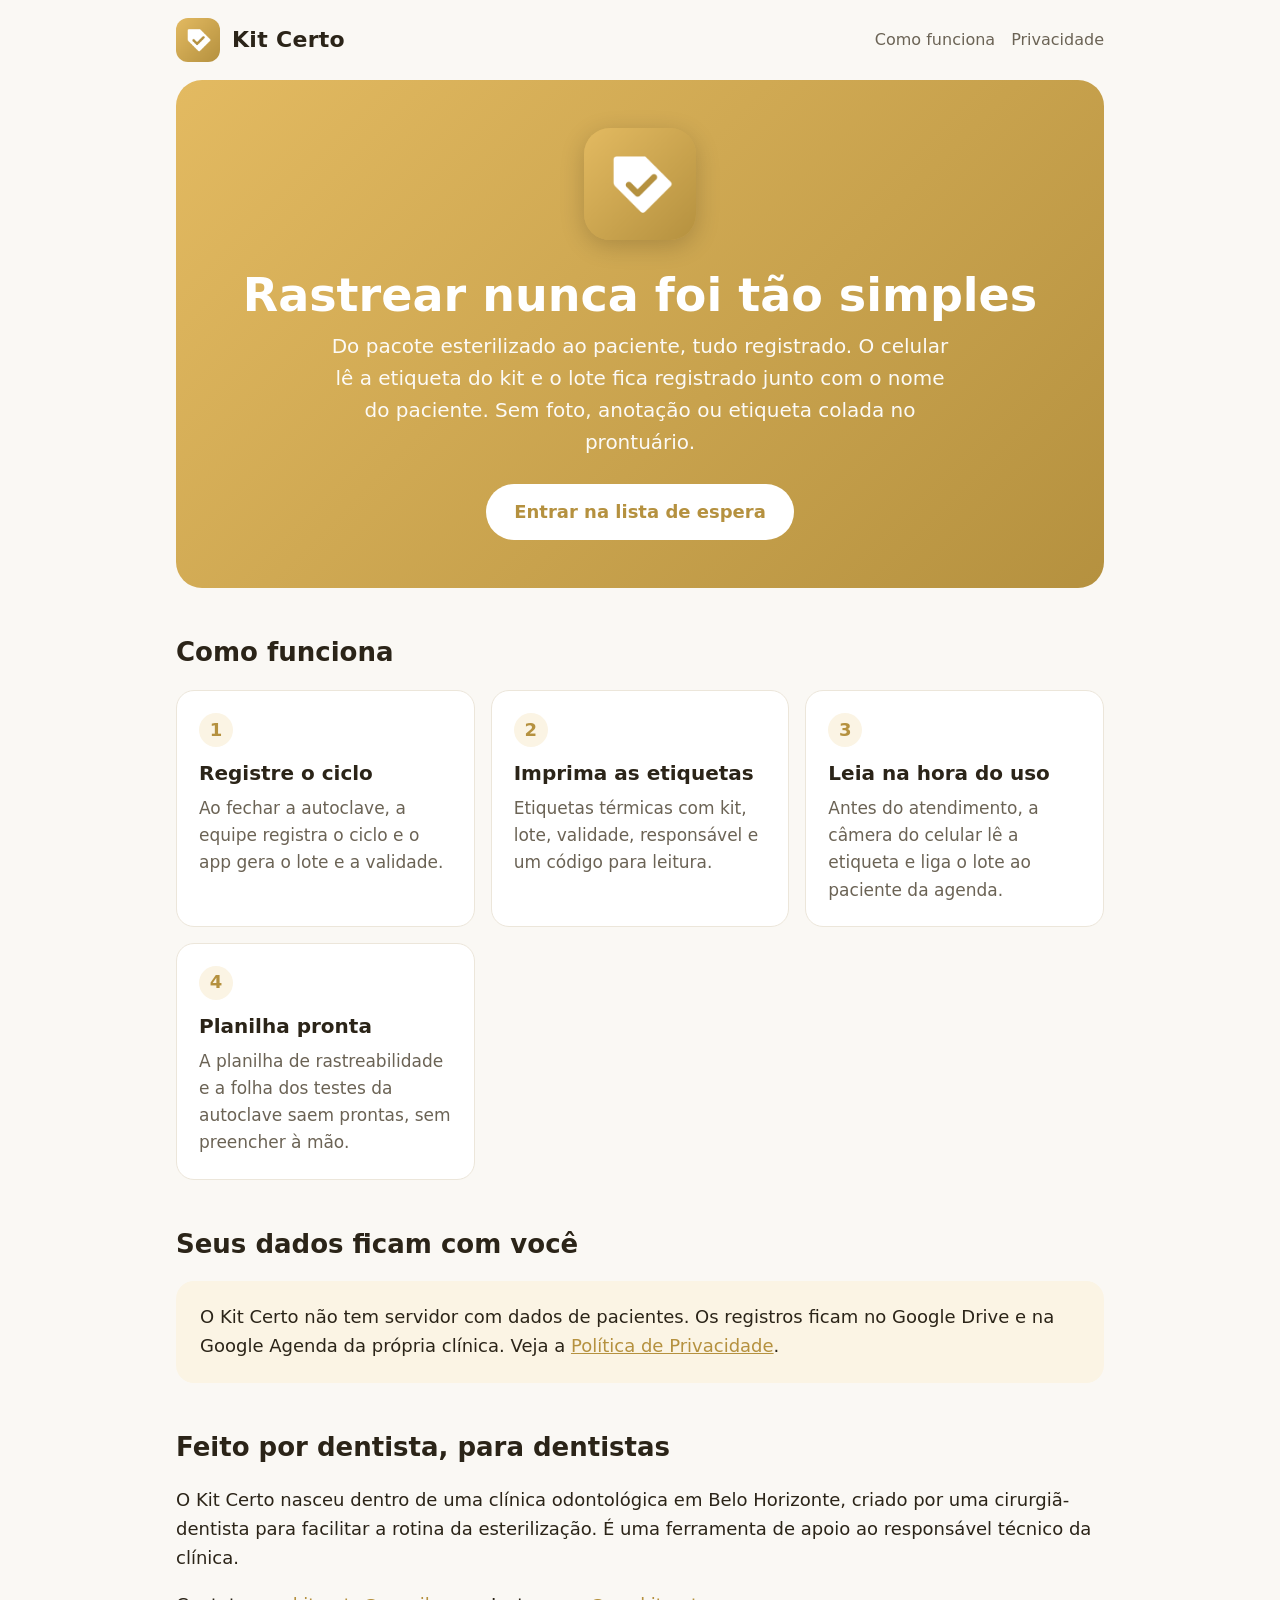
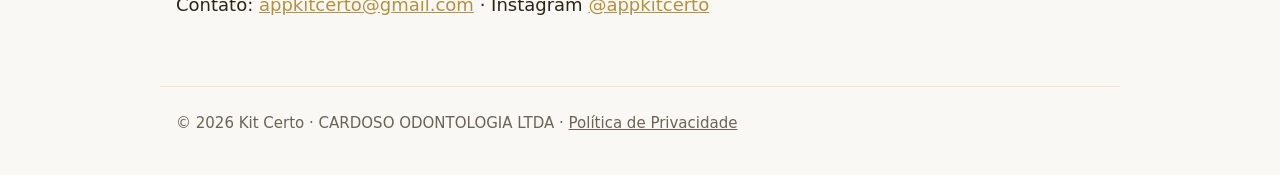
==== index.html @ 5d416fab "Texto mais claro na abertura do site Co-Authored-By: Claude Opus 5.5 <noreply@anthropic.com> Claude-" ====
<!doctype html>
<html lang="pt-BR">
<head>
  <meta charset="utf-8">
  <meta name="viewport" content="width=device-width, initial-scale=1">
  <title>Kit Certo</title>
  <meta name="description" content="Kit Certo: rastreabilidade dos kits esterilizados no consultório odontológico, do ciclo da autoclave ao paciente.">
  <link rel="icon" href="favicon.png">
  <link rel="stylesheet" href="estilo.css">
</head>
<body>
  <header class="topo">
    <img src="icone.png" alt="">
    <a class="marca" href="index.html">Kit Certo</a>
    <nav><a href="#como-funciona">Como funciona</a><a href="privacidade.html">Privacidade</a></nav>
  </header>

  <main>
    <section class="hero">
      <img src="icone.png" alt="Ícone do Kit Certo">
      <h1>Rastrear nunca foi tão simples</h1>
      <p>Do pacote esterilizado ao paciente, tudo registrado. O celular lê a etiqueta do kit e o lote fica registrado junto com o nome do paciente. Sem foto, anotação ou etiqueta colada no prontuário.</p>
      <a class="botao" href="https://tally.so/r/J1qo9o">Entrar na lista de espera</a>
    </section>

    <h2 id="como-funciona">Como funciona</h2>
    <div class="grade">
      <div class="cartao"><div class="num">1</div><h3>Registre o ciclo</h3><p>Ao fechar a autoclave, a equipe registra o ciclo e o app gera o lote e a validade.</p></div>
      <div class="cartao"><div class="num">2</div><h3>Imprima as etiquetas</h3><p>Etiquetas térmicas com kit, lote, validade, responsável e um código para leitura.</p></div>
      <div class="cartao"><div class="num">3</div><h3>Leia na hora do uso</h3><p>Antes do atendimento, a câmera do celular lê a etiqueta e liga o lote ao paciente da agenda.</p></div>
      <div class="cartao"><div class="num">4</div><h3>Planilha pronta</h3><p>A planilha de rastreabilidade e a folha dos testes da autoclave saem prontas, sem preencher à mão.</p></div>
    </div>

    <h2>Seus dados ficam com você</h2>
    <div class="destaque">
      <p style="margin:0">O Kit Certo não tem servidor com dados de pacientes. Os registros ficam no Google Drive e na Google Agenda da própria clínica. Veja a <a href="privacidade.html">Política de Privacidade</a>.</p>
    </div>

    <h2>Feito por dentista, para dentistas</h2>
    <p>O Kit Certo nasceu dentro de uma clínica odontológica em Belo Horizonte, criado por uma cirurgiã-dentista para facilitar a rotina da esterilização. É uma ferramenta de apoio ao responsável técnico da clínica.</p>
    <p>Contato: <a href="mailto:appkitcerto@gmail.com">appkitcerto@gmail.com</a> · Instagram <a href="https://instagram.com/appkitcerto">@appkitcerto</a></p>
  </main>

  <footer>
    © 2026 Kit Certo · CARDOSO ODONTOLOGIA LTDA · <a href="privacidade.html">Política de Privacidade</a>
  </footer>
</body>
</html>
---- estilo.css ----
:root {
  --dourado-claro: #E3BA61;
  --dourado-escuro: #B5913F;
  --dourado-suave: #FBF4E4;
  --texto: #2B2418;
  --texto-suave: #6B6355;
  --fundo: #FAF8F4;
  --cartao: #FFFFFF;
  --borda: #ECE6DA;
}
* { box-sizing: border-box; }
html { -webkit-text-size-adjust: 100%; }
body {
  margin: 0;
  background: var(--fundo);
  color: var(--texto);
  font: 18px/1.6 system-ui, -apple-system, "Segoe UI", Roboto, sans-serif;
}
a { color: var(--dourado-escuro); }
.topo {
  display: flex; align-items: center; gap: 12px;
  max-width: 960px; margin: 0 auto; padding: 18px 16px;
}
.topo img { width: 44px; height: 44px; border-radius: 12px; }
.topo .marca { white-space: nowrap; font-weight: 800; font-size: 22px; letter-spacing: .3px; text-decoration: none; color: var(--texto); }
.topo nav { margin-left: auto; font-size: 16px; }
.topo nav a { white-space: nowrap; text-decoration: none; margin-left: 16px; color: var(--texto-suave); }
.topo nav a:hover { color: var(--dourado-escuro); }
main { max-width: 960px; margin: 0 auto; padding: 0 16px 48px; }
.hero {
  background: linear-gradient(135deg, var(--dourado-claro), var(--dourado-escuro));
  color: #fff; border-radius: 26px; padding: 48px 28px; text-align: center;
}
.hero img { width: 112px; height: 112px; border-radius: 26px; box-shadow: 0 6px 24px rgba(0,0,0,.18); }
.hero h1 { font-size: clamp(30px, 6vw, 46px); line-height: 1.15; margin: 20px 0 8px; }
.hero p { font-size: 20px; margin: 0 auto; max-width: 620px; opacity: .95; }
.botao {
  display: inline-block; margin-top: 26px; padding: 14px 28px; border-radius: 999px;
  background: #fff; color: var(--dourado-escuro); font-weight: 700; text-decoration: none;
}
h2 { font-size: 26px; margin: 44px 0 16px; }
.grade { display: grid; gap: 16px; grid-template-columns: repeat(auto-fit, minmax(240px, 1fr)); }
.cartao { background: var(--cartao); border: 1px solid var(--borda); border-radius: 18px; padding: 22px; }
.cartao h3 { margin: 0 0 6px; font-size: 20px; }
.cartao p { margin: 0; color: var(--texto-suave); font-size: 17px; }
.num {
  display: inline-grid; place-items: center; width: 34px; height: 34px; border-radius: 50%;
  background: var(--dourado-suave); color: var(--dourado-escuro); font-weight: 800; margin-bottom: 10px;
}
.destaque { background: var(--dourado-suave); border-radius: 18px; padding: 22px 24px; margin-top: 16px; }
.texto h1 { font-size: 34px; margin: 12px 0 4px; }
.texto h2 { font-size: 22px; margin: 32px 0 8px; }
.texto p, .texto li { color: var(--texto); }
.texto .data { color: var(--texto-suave); margin-top: 0; }
footer {
  border-top: 1px solid var(--borda); color: var(--texto-suave); font-size: 15px;
  max-width: 960px; margin: 0 auto; padding: 24px 16px 40px;
}
footer a { color: var(--texto-suave); }
@media (max-width: 520px) {
  .topo nav a { margin-left: 10px; }
  .topo nav a[href="#como-funciona"] { display: none; }
  .hero { padding: 36px 18px; }
}
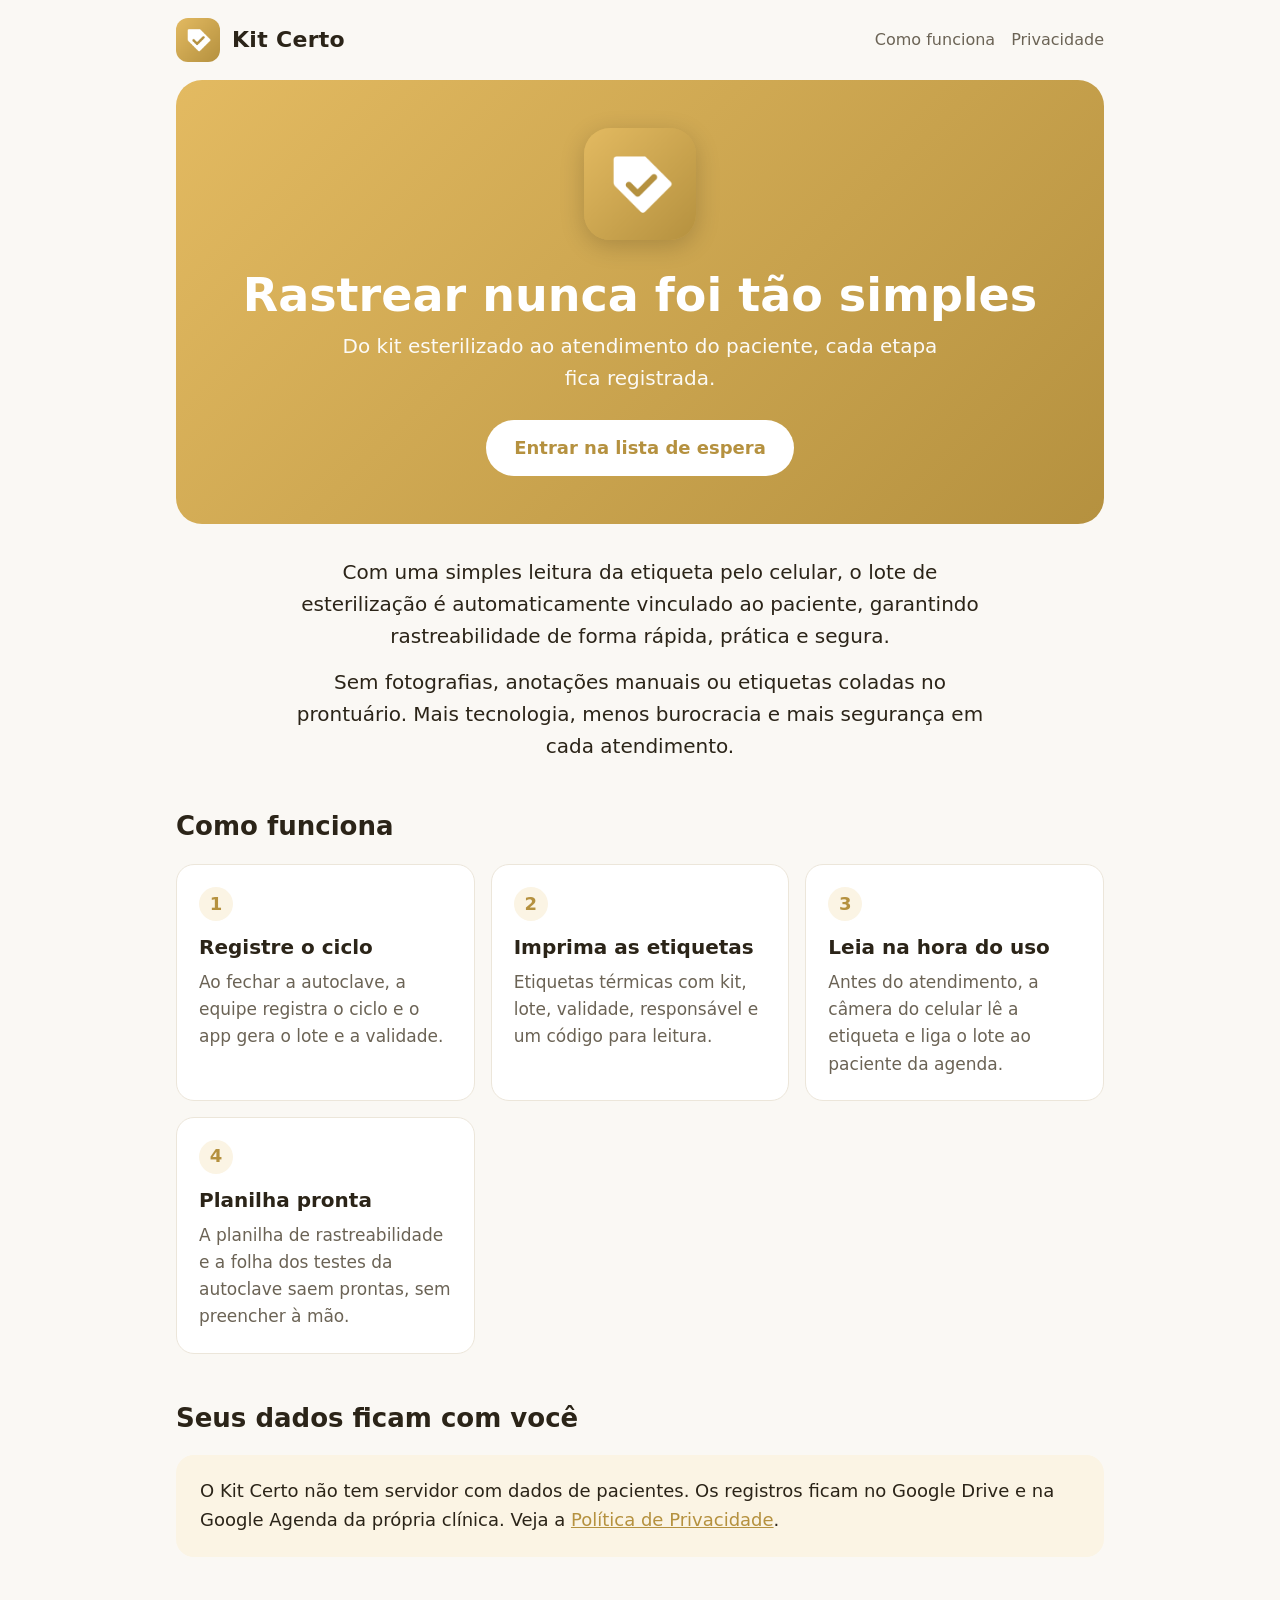
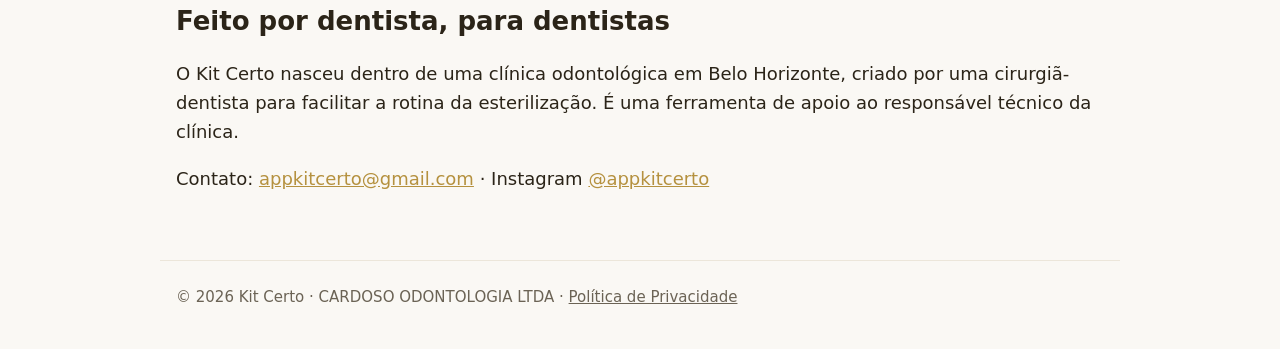
==== commit 66d5f1bf: "Novo texto de abertura do site Co-Authored-By: Claude Opus 5.5 <noreply@anthropic.com> Claude-Sessio" ====
--- a/index.html
+++ b/index.html
@@ -19,8 +19,13 @@
     <section class="hero">
       <img src="icone.png" alt="Ícone do Kit Certo">
       <h1>Rastrear nunca foi tão simples</h1>
-      <p>Do pacote esterilizado ao paciente, tudo registrado. O celular lê a etiqueta do kit e o lote fica registrado junto com o nome do paciente. Sem foto, anotação ou etiqueta colada no prontuário.</p>
+      <p>Do kit esterilizado ao atendimento do paciente, cada etapa fica registrada.</p>
       <a class="botao" href="https://tally.so/r/J1qo9o">Entrar na lista de espera</a>
+    </section>
+
+    <section class="intro">
+      <p>Com uma simples leitura da etiqueta pelo celular, o lote de esterilização é automaticamente vinculado ao paciente, garantindo rastreabilidade de forma rápida, prática e segura.</p>
+      <p>Sem fotografias, anotações manuais ou etiquetas coladas no prontuário. Mais tecnologia, menos burocracia e mais segurança em cada atendimento.</p>
     </section>
 
     <h2 id="como-funciona">Como funciona</h2>
--- a/estilo.css
+++ b/estilo.css
@@ -62,3 +62,5 @@
   .topo nav a[href="#como-funciona"] { display: none; }
   .hero { padding: 36px 18px; }
 }
+.intro { max-width: 720px; margin: 32px auto 0; text-align: center; font-size: 20px; }
+.intro p { margin: 0 0 14px; }
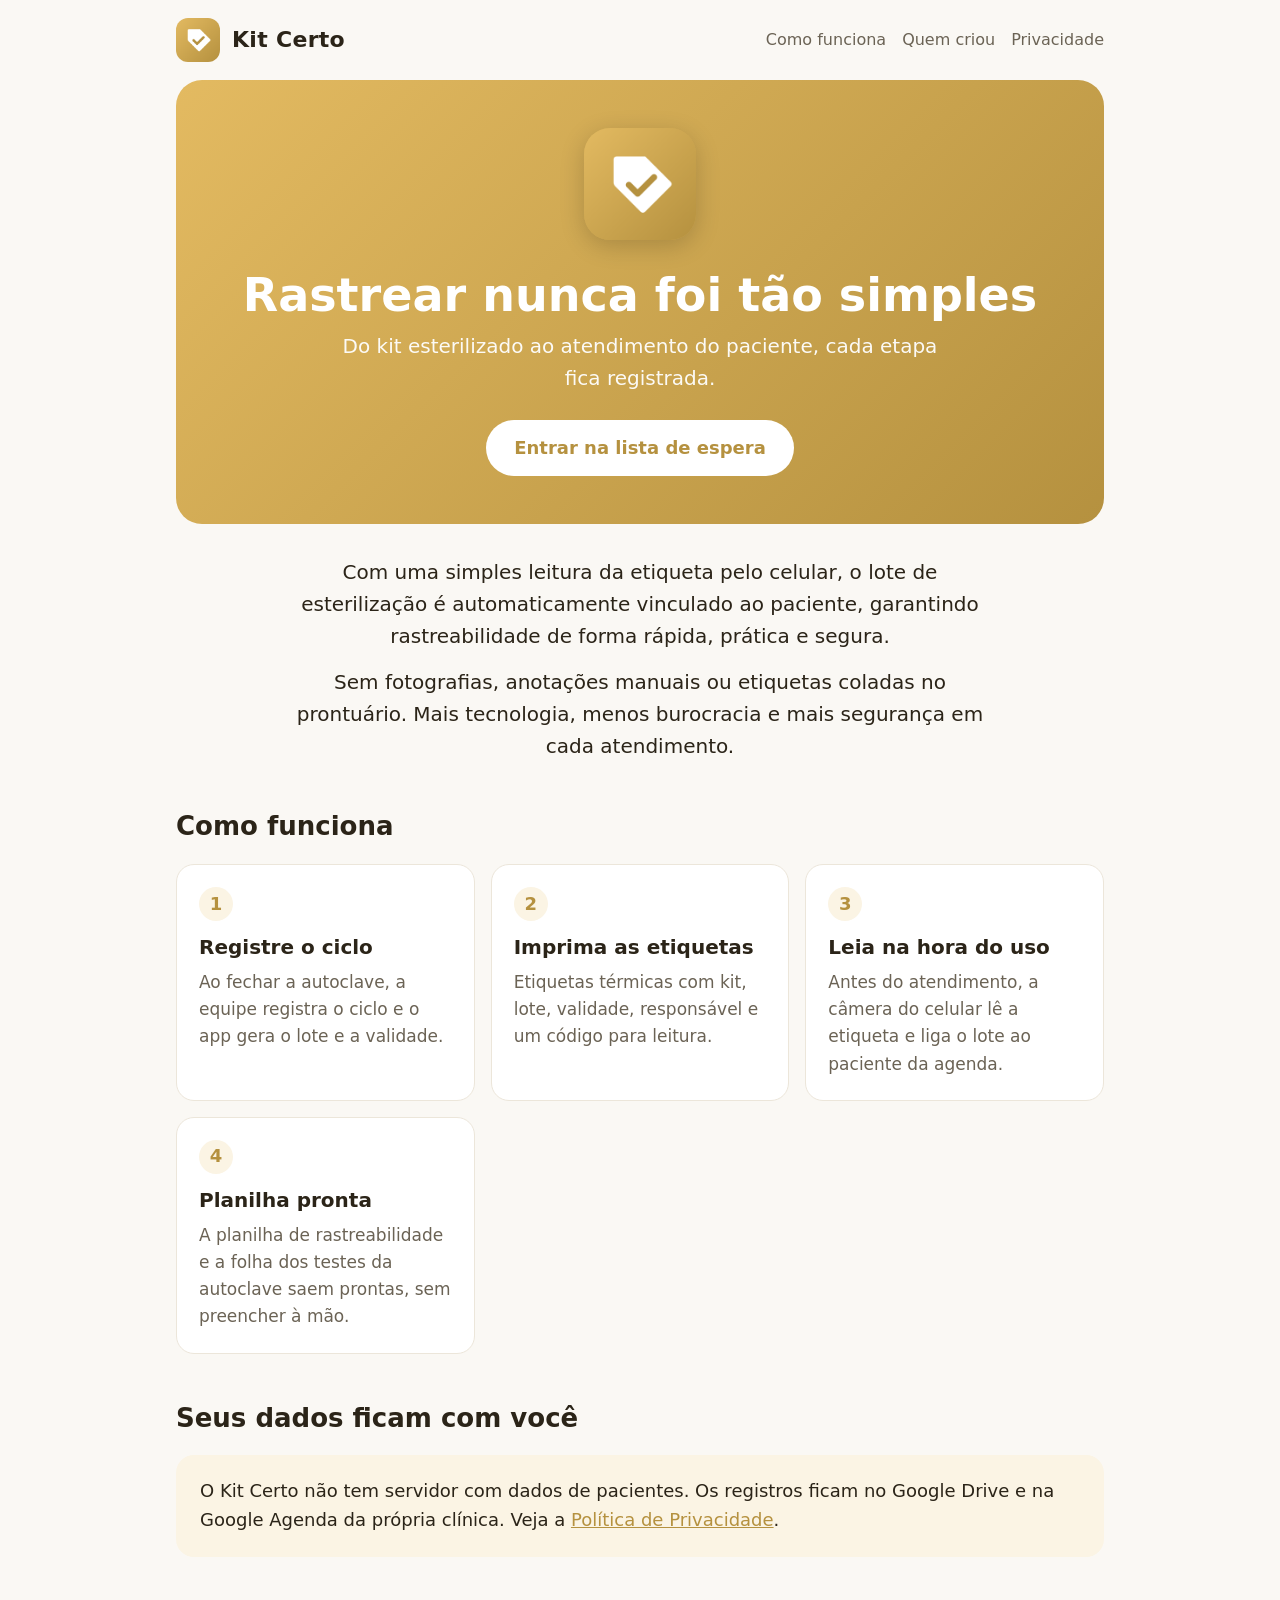
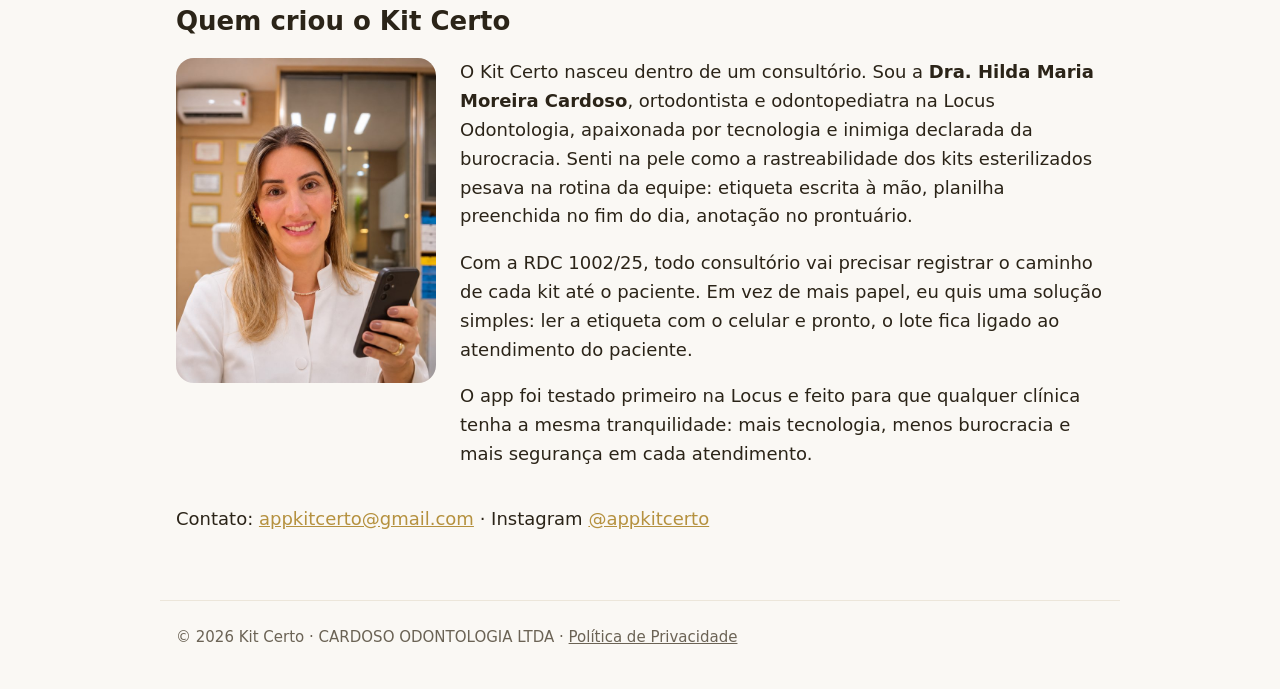
==== commit 27a647ed: "Site: seção Quem criou o Kit Certo, com foto da Hilda Co-Authored-By: Claude Opus 5.5 <noreply@anthr" ====
--- a/index.html
+++ b/index.html
@@ -12,7 +12,7 @@
   <header class="topo">
     <img src="icone.png" alt="">
     <a class="marca" href="index.html">Kit Certo</a>
-    <nav><a href="#como-funciona">Como funciona</a><a href="privacidade.html">Privacidade</a></nav>
+    <nav><a href="#como-funciona">Como funciona</a><a href="#sobre">Quem criou</a><a href="privacidade.html">Privacidade</a></nav>
   </header>
 
   <main>
@@ -41,8 +41,15 @@
       <p style="margin:0">O Kit Certo não tem servidor com dados de pacientes. Os registros ficam no Google Drive e na Google Agenda da própria clínica. Veja a <a href="privacidade.html">Política de Privacidade</a>.</p>
     </div>
 
-    <h2>Feito por dentista, para dentistas</h2>
-    <p>O Kit Certo nasceu dentro de uma clínica odontológica em Belo Horizonte, criado por uma cirurgiã-dentista para facilitar a rotina da esterilização. É uma ferramenta de apoio ao responsável técnico da clínica.</p>
+    <h2 id="sobre">Quem criou o Kit Certo</h2>
+    <div class="sobre">
+      <img src="hilda.jpg" alt="Dra. Hilda Maria Moreira Cardoso no consultório">
+      <div>
+        <p>O Kit Certo nasceu dentro de um consultório. Sou a <b>Dra. Hilda Maria Moreira Cardoso</b>, ortodontista e odontopediatra na Locus Odontologia, apaixonada por tecnologia e inimiga declarada da burocracia. Senti na pele como a rastreabilidade dos kits esterilizados pesava na rotina da equipe: etiqueta escrita à mão, planilha preenchida no fim do dia, anotação no prontuário.</p>
+        <p>Com a RDC 1002/25, todo consultório vai precisar registrar o caminho de cada kit até o paciente. Em vez de mais papel, eu quis uma solução simples: ler a etiqueta com o celular e pronto, o lote fica ligado ao atendimento do paciente.</p>
+        <p>O app foi testado primeiro na Locus e feito para que qualquer clínica tenha a mesma tranquilidade: mais tecnologia, menos burocracia e mais segurança em cada atendimento.</p>
+      </div>
+    </div>
     <p>Contato: <a href="mailto:appkitcerto@gmail.com">appkitcerto@gmail.com</a> · Instagram <a href="https://instagram.com/appkitcerto">@appkitcerto</a></p>
   </main>
 
--- a/estilo.css
+++ b/estilo.css
@@ -64,3 +64,7 @@
 }
 .intro { max-width: 720px; margin: 32px auto 0; text-align: center; font-size: 20px; }
 .intro p { margin: 0 0 14px; }
+.sobre { display: grid; gap: 24px; grid-template-columns: 260px 1fr; align-items: start; }
+.sobre img { width: 100%; border-radius: 18px; display: block; }
+.sobre p { margin-top: 0; }
+@media (max-width: 640px) { .sobre { grid-template-columns: 1fr; } .sobre img { max-width: 320px; margin: 0 auto; } .topo nav a[href="#sobre"] { display: none; } }
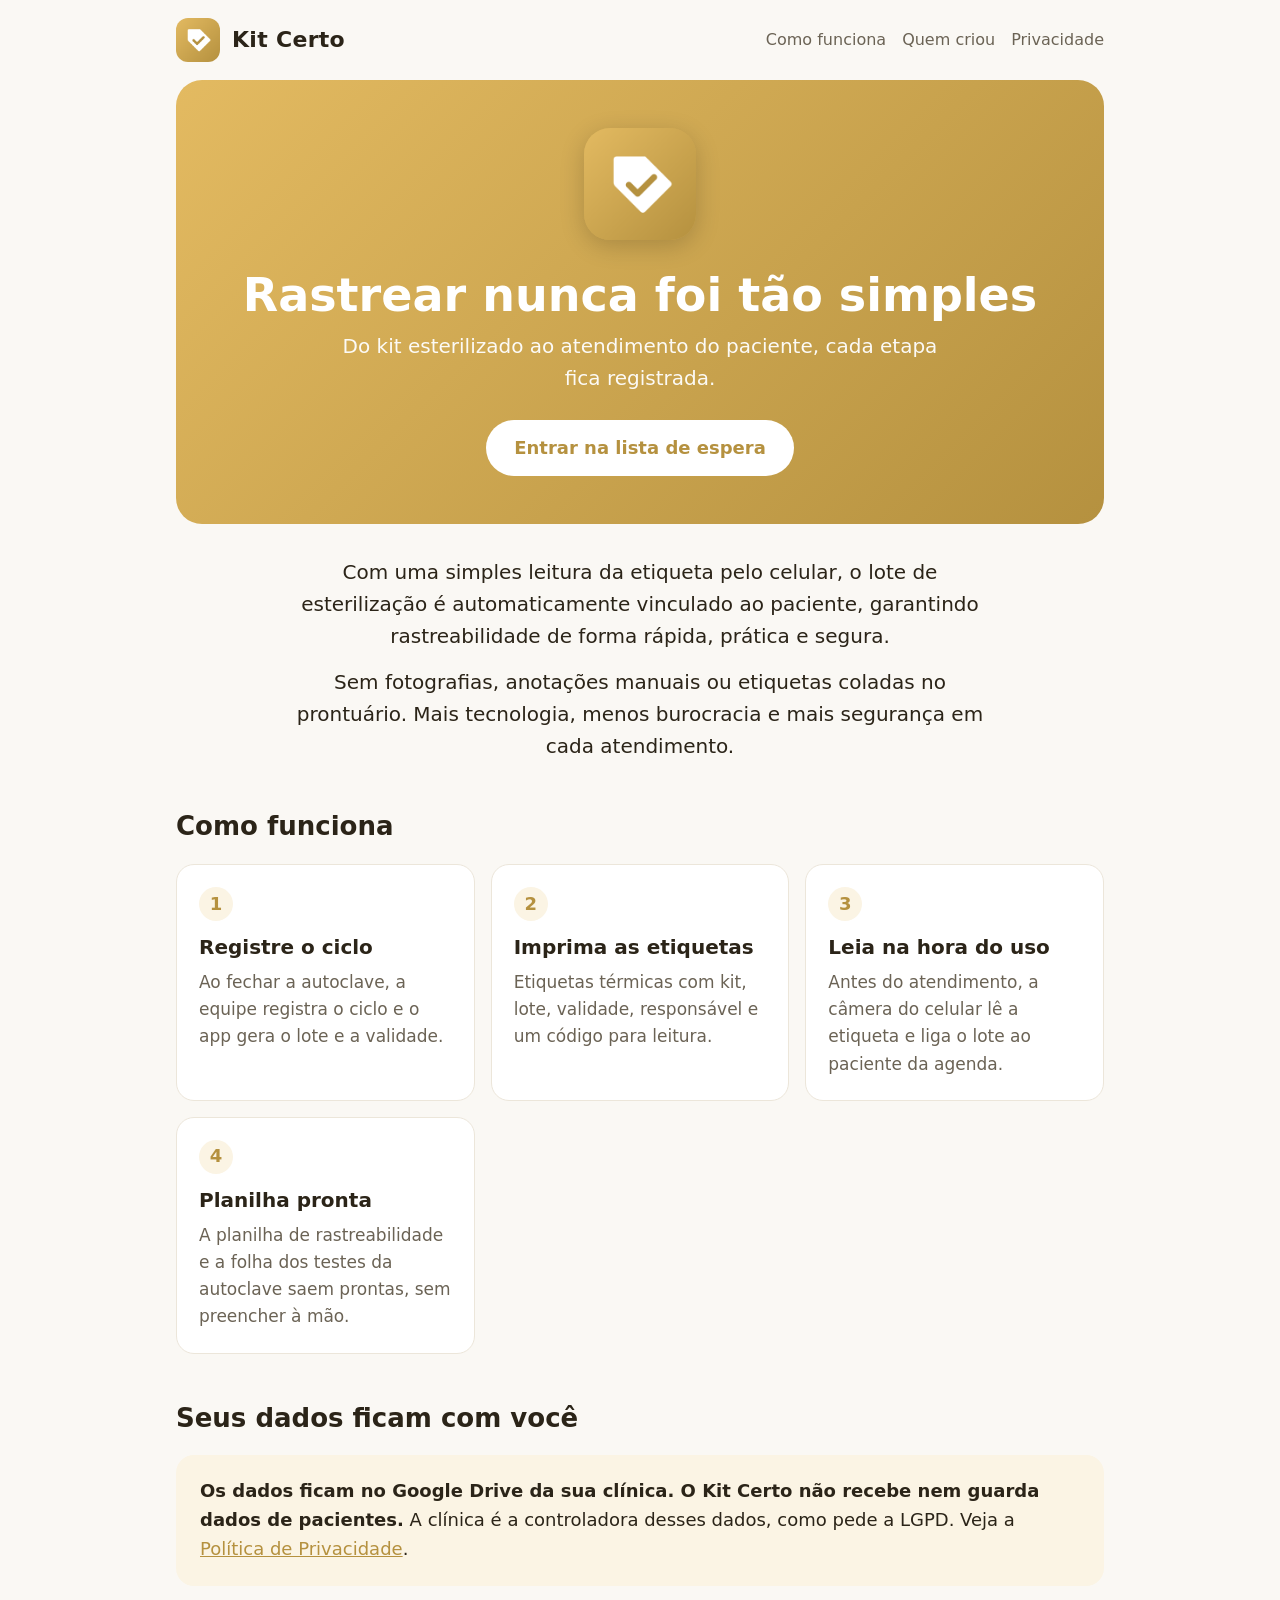
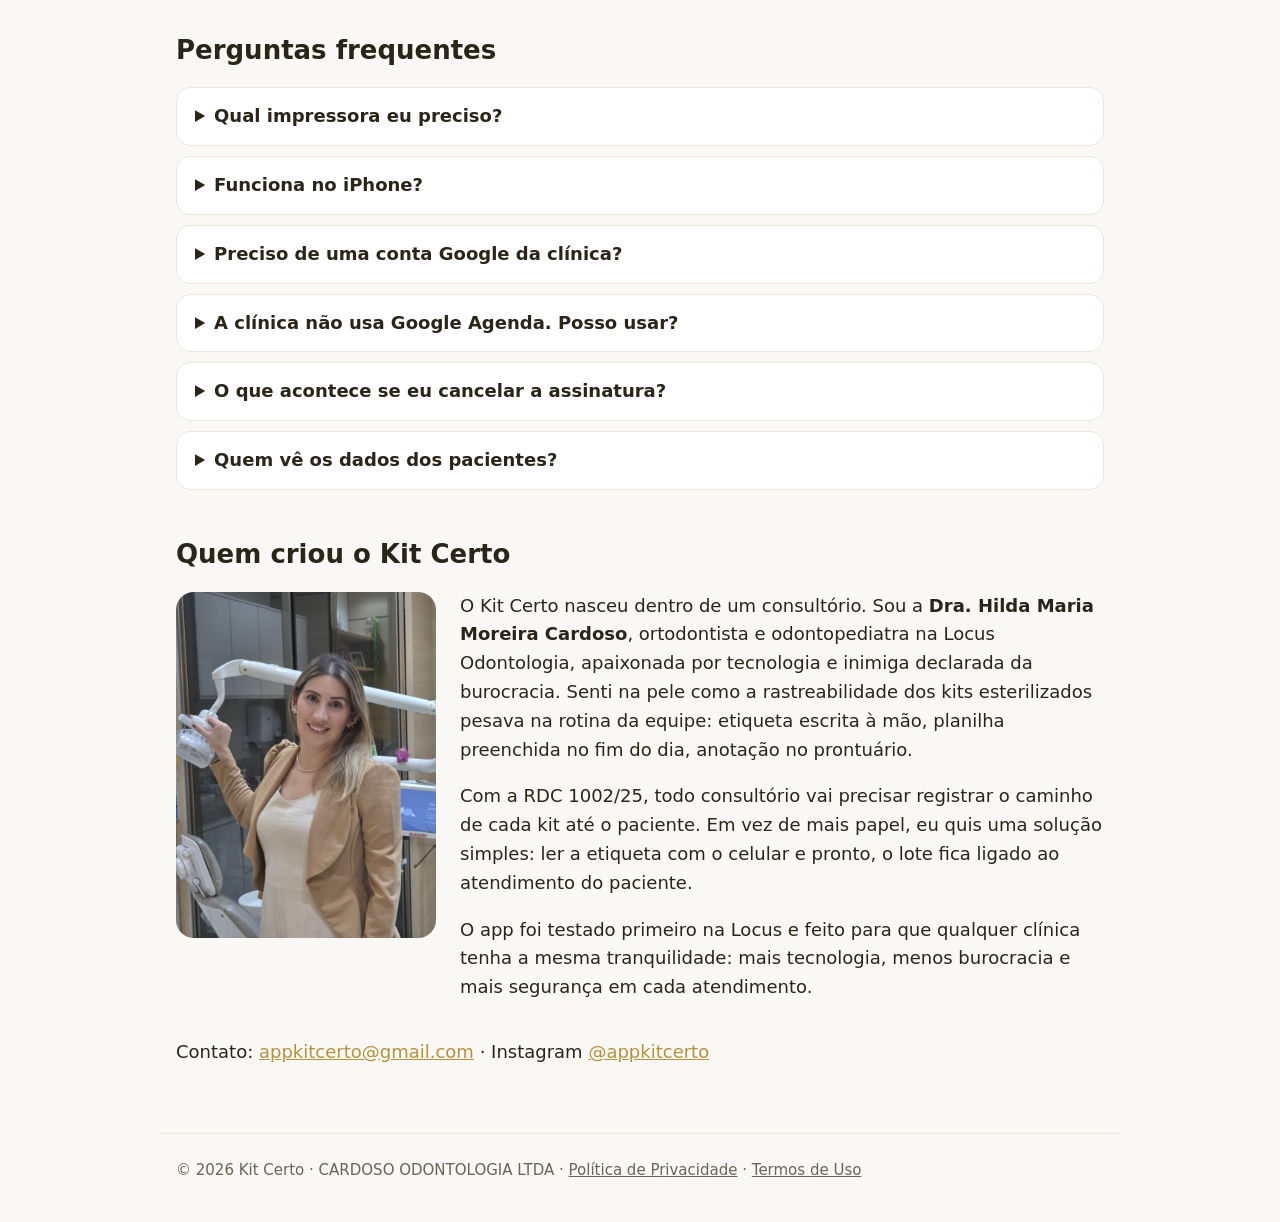
==== commit 3a5f64f4: "Site: termos de uso, frase da LGPD e perguntas frequentes Co-Authored-By: Claude Opus 5.5 <noreply@a" ====
--- a/index.html
+++ b/index.html
@@ -38,7 +38,17 @@
 
     <h2>Seus dados ficam com você</h2>
     <div class="destaque">
-      <p style="margin:0">O Kit Certo não tem servidor com dados de pacientes. Os registros ficam no Google Drive e na Google Agenda da própria clínica. Veja a <a href="privacidade.html">Política de Privacidade</a>.</p>
+      <p style="margin:0"><b>Os dados ficam no Google Drive da sua clínica. O Kit Certo não recebe nem guarda dados de pacientes.</b> A clínica é a controladora desses dados, como pede a LGPD. Veja a <a href="privacidade.html">Política de Privacidade</a>.</p>
+    </div>
+
+    <h2 id="perguntas">Perguntas frequentes</h2>
+    <div class="faq">
+      <details><summary>Qual impressora eu preciso?</summary><p>Uma impressora térmica Bluetooth de 58 mm, do tipo MPT-II, com etiquetas adesivas de 50 × 30 mm. Veja os modelos que usamos na <a href="links.html">página de materiais</a>.</p></details>
+      <details><summary>Funciona no iPhone?</summary><p>Por enquanto, só no Android. A versão para iPhone vem depois.</p></details>
+      <details><summary>Preciso de uma conta Google da clínica?</summary><p>Sim. O app usa o Google Drive e a Google Agenda da clínica para guardar os registros e mostrar os pacientes do dia. Todos os celulares da equipe entram com a mesma conta.</p></details>
+      <details><summary>A clínica não usa Google Agenda. Posso usar?</summary><p>Pode. Dá para digitar o nome do paciente na hora da saída do kit.</p></details>
+      <details><summary>O que acontece se eu cancelar a assinatura?</summary><p>O app funciona até o fim do período pago. Depois, novos registros ficam bloqueados, mas você continua podendo baixar todos os registros em PDF, e os arquivos no Google Drive da clínica continuam seus.</p></details>
+      <details><summary>Quem vê os dados dos pacientes?</summary><p>Só a clínica. Os dados vão do celular direto para o Google da clínica, sem passar por nós.</p></details>
     </div>
 
     <h2 id="sobre">Quem criou o Kit Certo</h2>
@@ -54,7 +64,7 @@
   </main>
 
   <footer>
-    © 2026 Kit Certo · CARDOSO ODONTOLOGIA LTDA · <a href="privacidade.html">Política de Privacidade</a>
+    © 2026 Kit Certo · CARDOSO ODONTOLOGIA LTDA · <a href="privacidade.html">Política de Privacidade</a> · <a href="termos.html">Termos de Uso</a>
   </footer>
 </body>
 </html>
--- a/estilo.css
+++ b/estilo.css
@@ -68,3 +68,7 @@
 .sobre img { width: 100%; border-radius: 18px; display: block; }
 .sobre p { margin-top: 0; }
 @media (max-width: 640px) { .sobre { grid-template-columns: 1fr; } .sobre img { max-width: 320px; margin: 0 auto; } .topo nav a[href="#sobre"] { display: none; } }
+.faq details { background: var(--cartao); border: 1px solid var(--borda); border-radius: 14px; padding: 14px 18px; margin: 10px 0; }
+.faq summary { font-weight: 700; cursor: pointer; }
+.faq details p { margin: 10px 0 0; color: var(--texto-suave); }
+.texto .destaque { margin: 16px 0; }
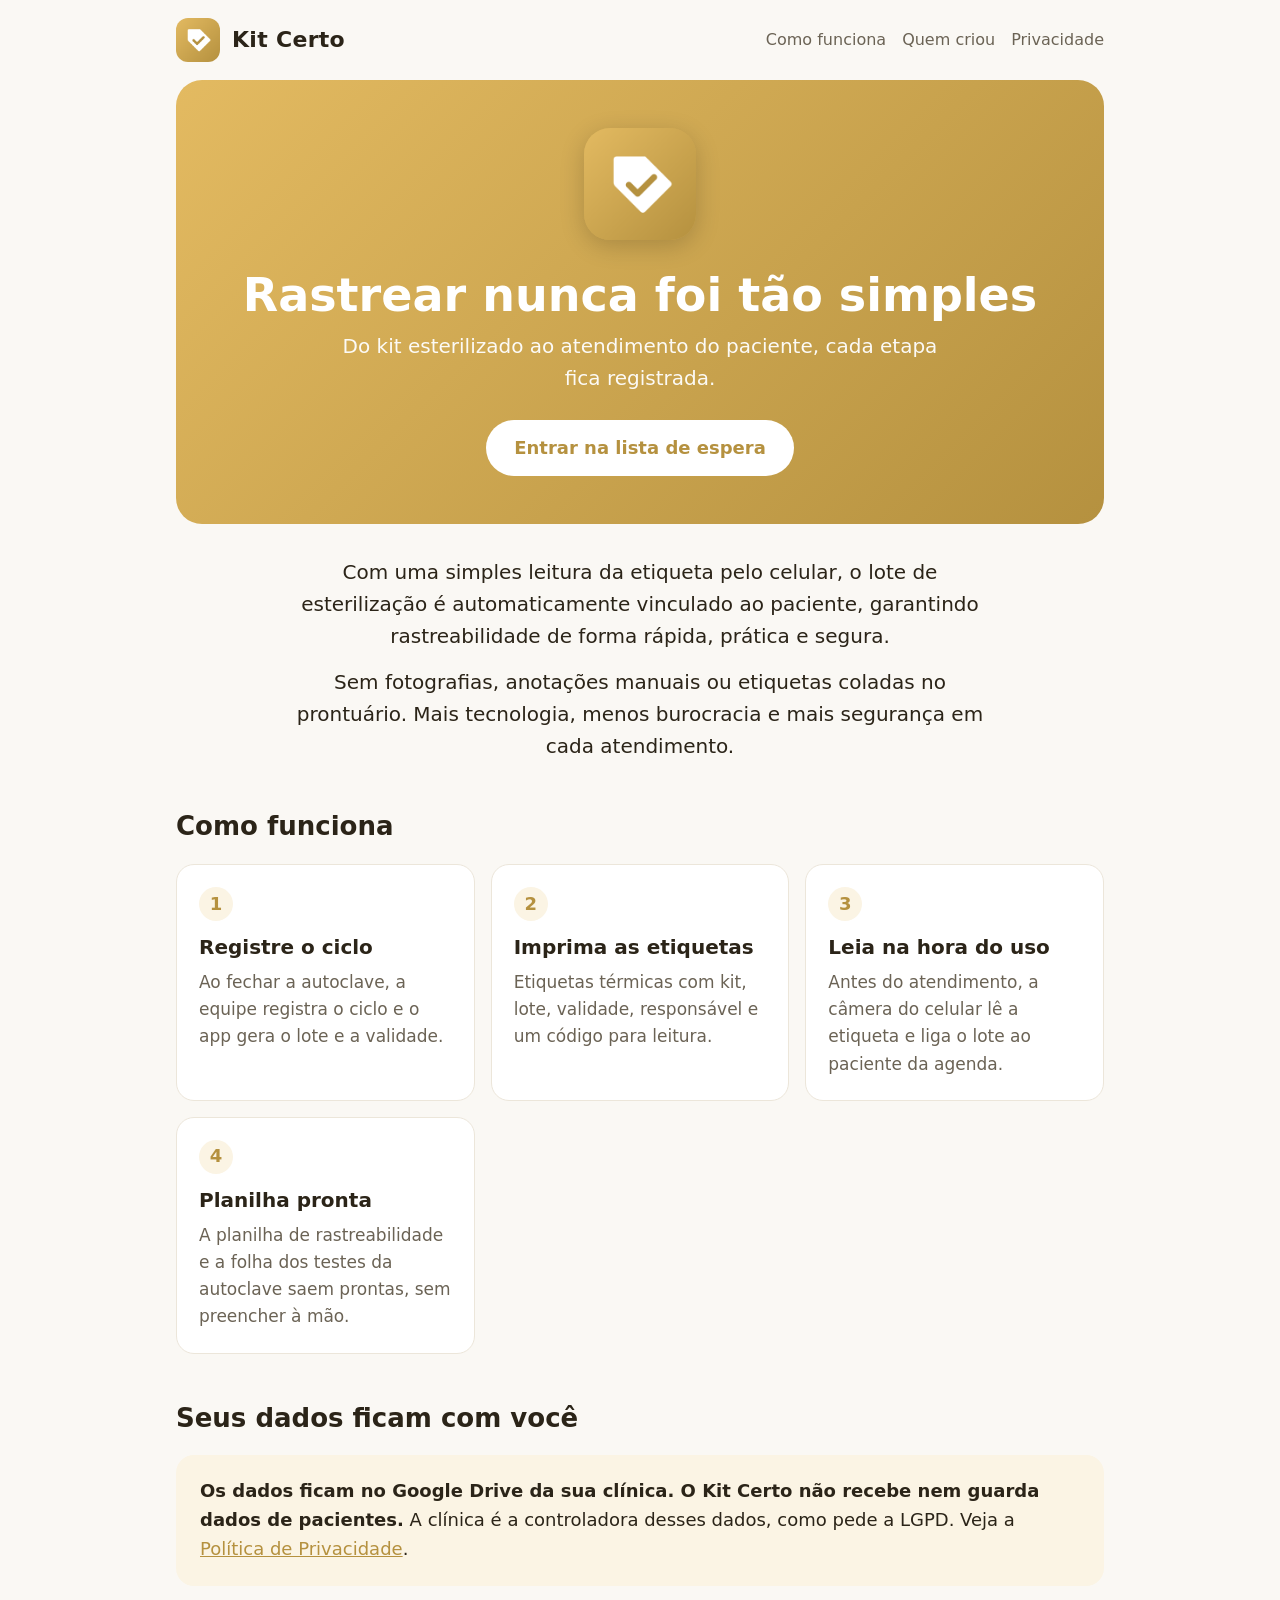
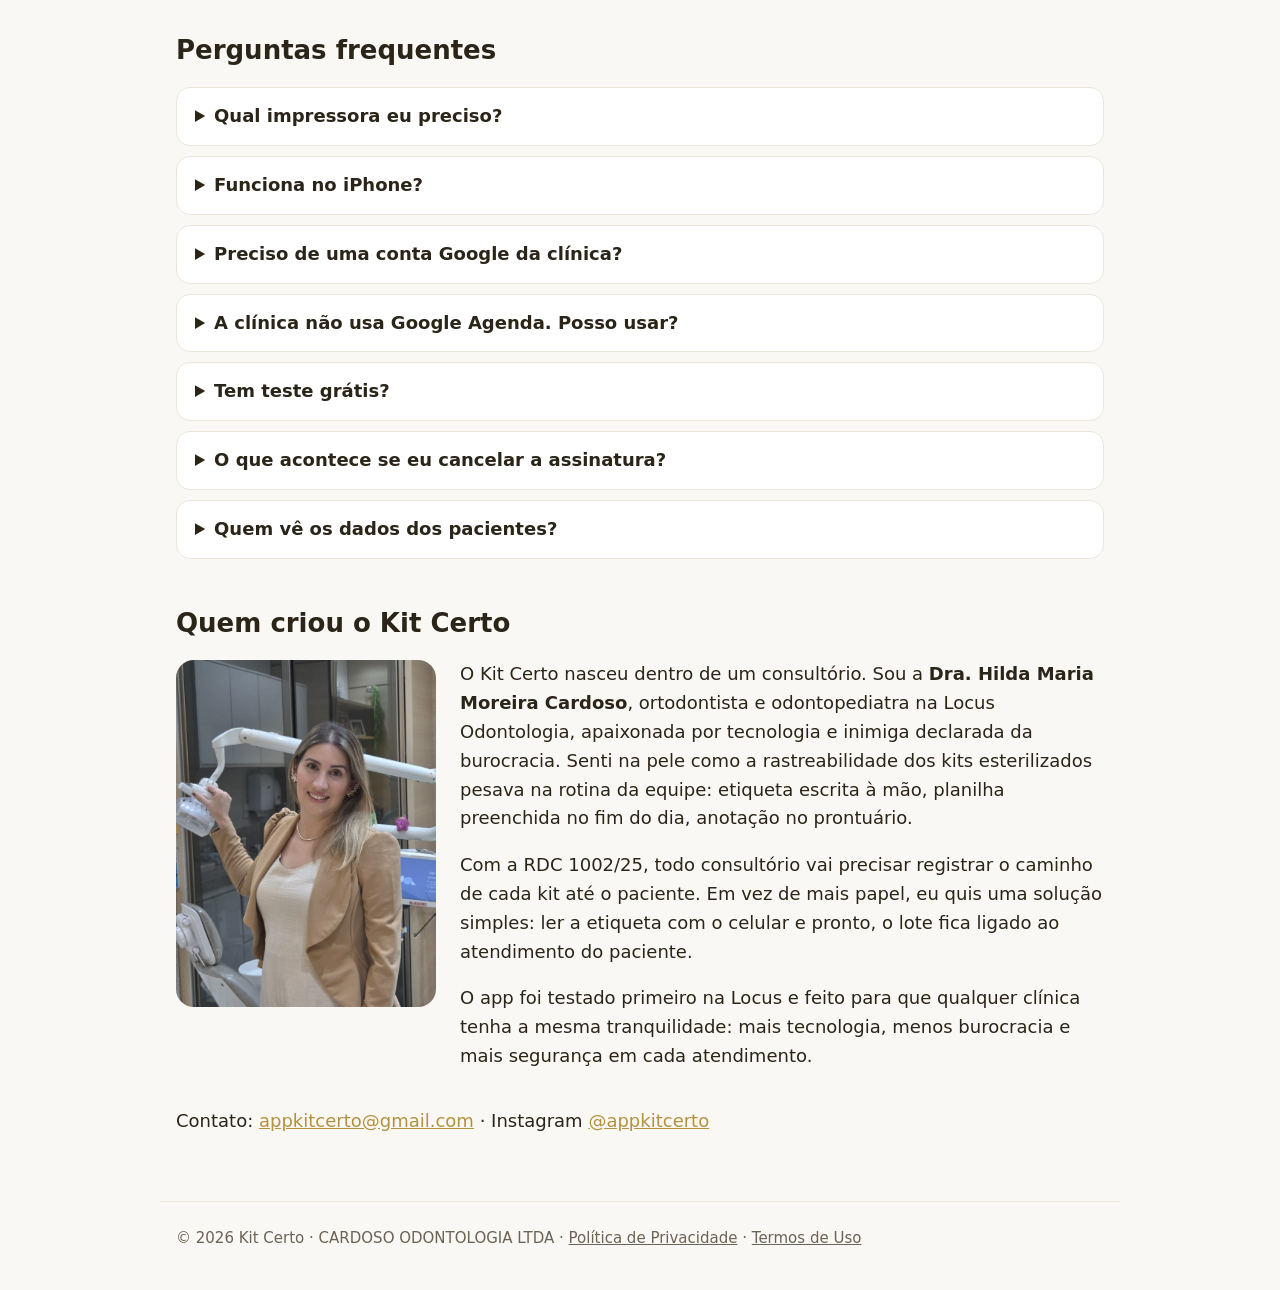
==== commit 1bd34c79: "Site: FAQ com teste grátis de 14 dias Co-Authored-By: Claude Opus 5.5 <noreply@anthropic.com> Claude" ====
--- a/index.html
+++ b/index.html
@@ -47,6 +47,7 @@
       <details><summary>Funciona no iPhone?</summary><p>Por enquanto, só no Android. A versão para iPhone vem depois.</p></details>
       <details><summary>Preciso de uma conta Google da clínica?</summary><p>Sim. O app usa o Google Drive e a Google Agenda da clínica para guardar os registros e mostrar os pacientes do dia. Todos os celulares da equipe entram com a mesma conta.</p></details>
       <details><summary>A clínica não usa Google Agenda. Posso usar?</summary><p>Pode. Dá para digitar o nome do paciente na hora da saída do kit.</p></details>
+      <details><summary>Tem teste grátis?</summary><p>Sim, 14 dias grátis pelo Google Play. Se cancelar antes do fim do teste, nada é cobrado.</p></details>
       <details><summary>O que acontece se eu cancelar a assinatura?</summary><p>O app funciona até o fim do período pago. Depois, novos registros ficam bloqueados, mas você continua podendo baixar todos os registros em PDF, e os arquivos no Google Drive da clínica continuam seus.</p></details>
       <details><summary>Quem vê os dados dos pacientes?</summary><p>Só a clínica. Os dados vão do celular direto para o Google da clínica, sem passar por nós.</p></details>
     </div>
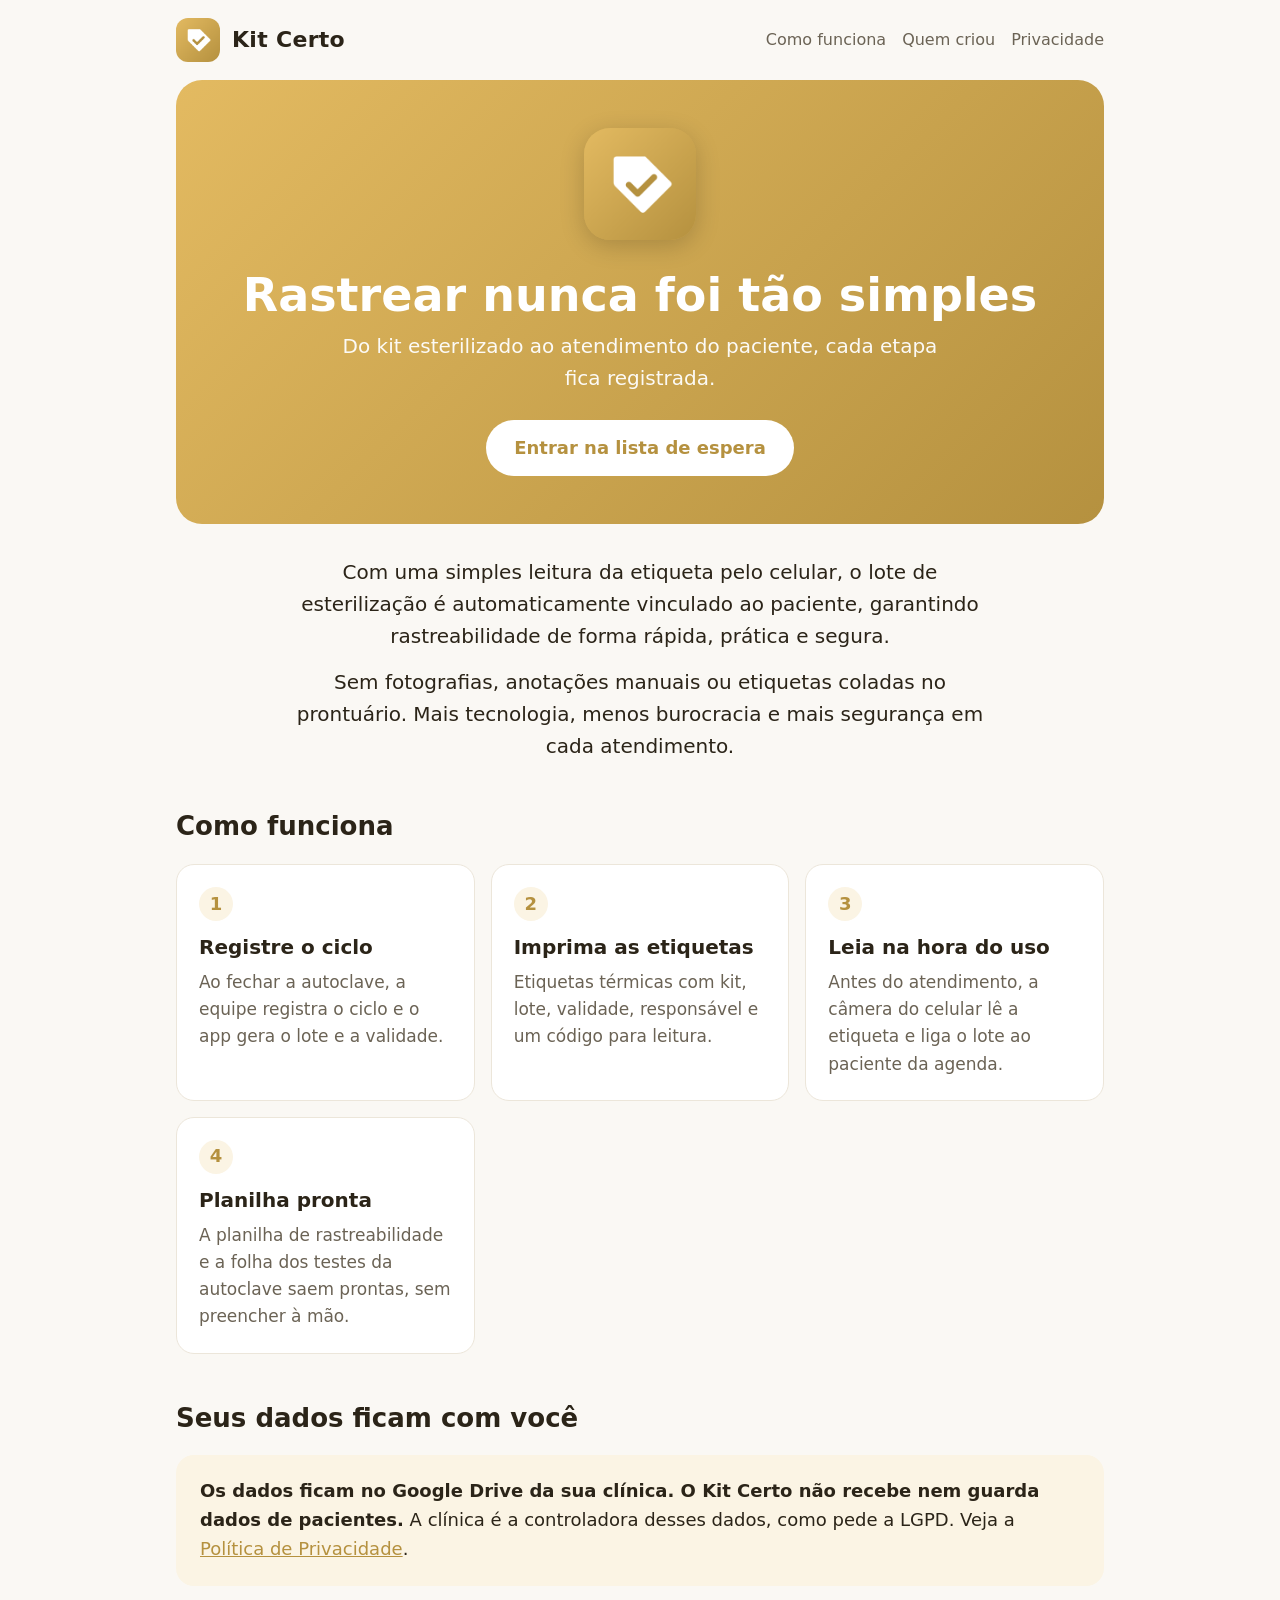
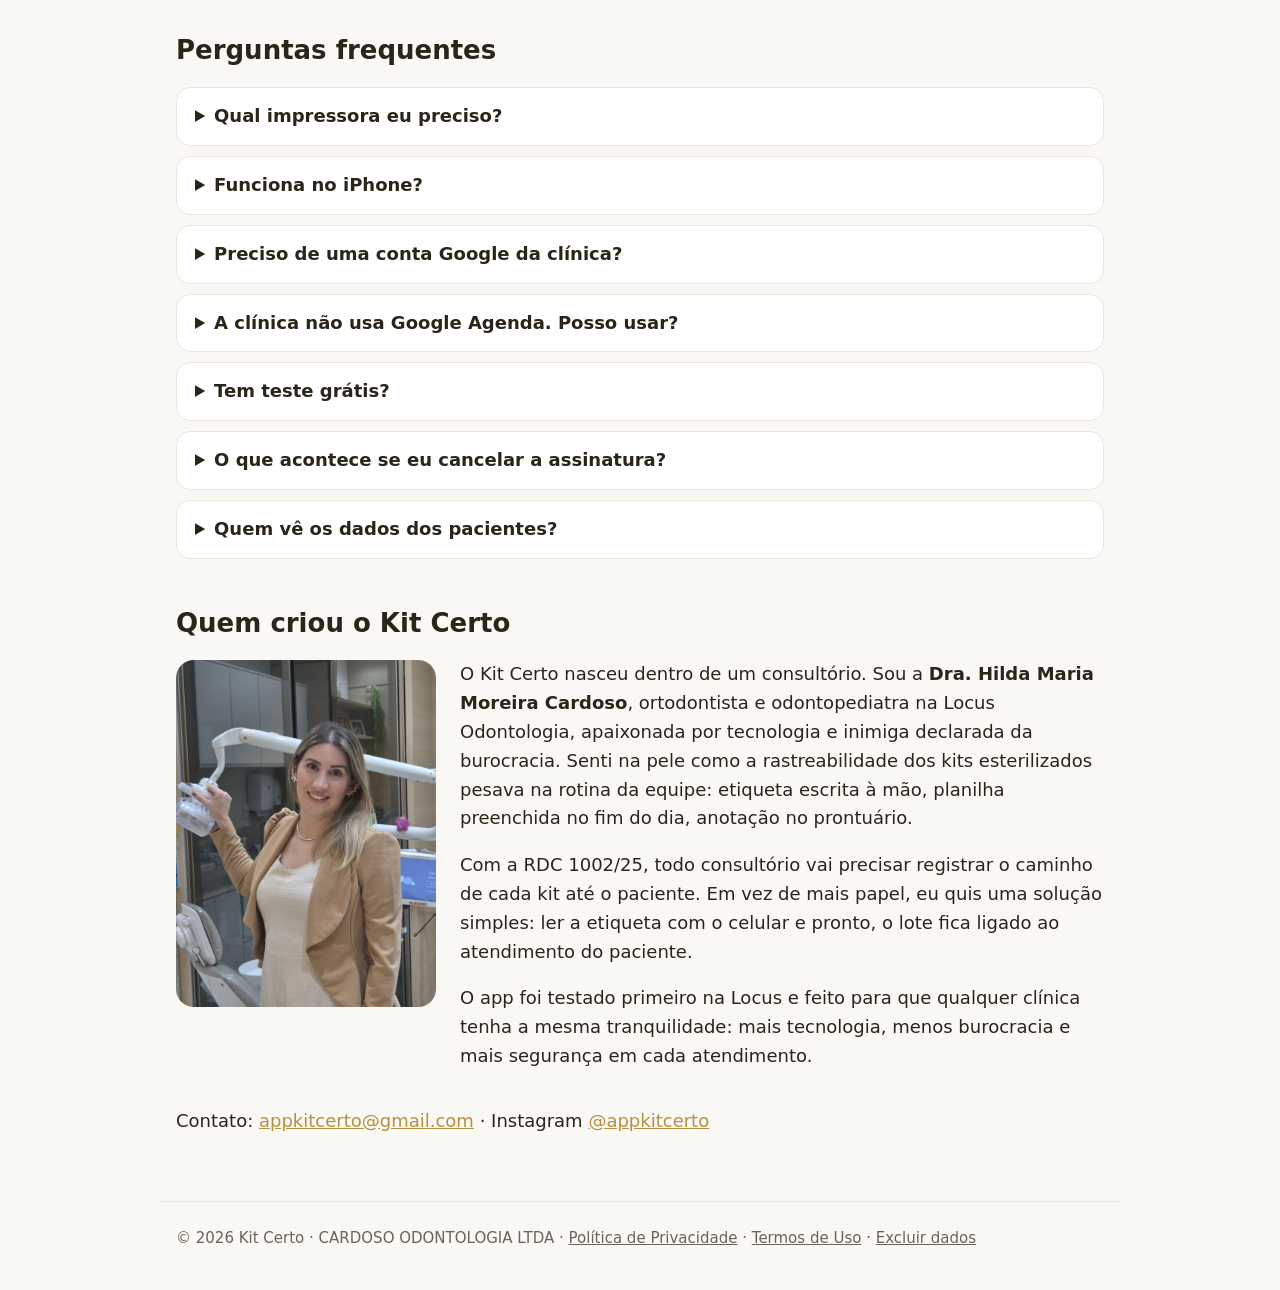
==== commit 8afb64f1: "Site: página Excluir dados, links no rodapé e FAQ sem Google Agenda Co-Authored-By: Claude Opus 5.5 " ====
--- a/index.html
+++ b/index.html
@@ -46,7 +46,7 @@
       <details><summary>Qual impressora eu preciso?</summary><p>Uma impressora térmica Bluetooth de 58 mm, do tipo MPT-II, com etiquetas adesivas de 50 × 30 mm. Veja os modelos que usamos na <a href="links.html">página de materiais</a>.</p></details>
       <details><summary>Funciona no iPhone?</summary><p>Por enquanto, só no Android. A versão para iPhone vem depois.</p></details>
       <details><summary>Preciso de uma conta Google da clínica?</summary><p>Sim. O app usa o Google Drive e a Google Agenda da clínica para guardar os registros e mostrar os pacientes do dia. Todos os celulares da equipe entram com a mesma conta.</p></details>
-      <details><summary>A clínica não usa Google Agenda. Posso usar?</summary><p>Pode. Dá para digitar o nome do paciente na hora da saída do kit.</p></details>
+      <details><summary>A clínica não usa Google Agenda. Posso usar?</summary><p>Pode. O app lê a foto ou o print da agenda do dia (de papel ou de outro programa) e monta a lista de pacientes. Também dá para digitar o nome do paciente na hora da saída do kit.</p></details>
       <details><summary>Tem teste grátis?</summary><p>Sim, 14 dias grátis pelo Google Play. Se cancelar antes do fim do teste, nada é cobrado.</p></details>
       <details><summary>O que acontece se eu cancelar a assinatura?</summary><p>O app funciona até o fim do período pago. Depois, novos registros ficam bloqueados, mas você continua podendo baixar todos os registros em PDF, e os arquivos no Google Drive da clínica continuam seus.</p></details>
       <details><summary>Quem vê os dados dos pacientes?</summary><p>Só a clínica. Os dados vão do celular direto para o Google da clínica, sem passar por nós.</p></details>
@@ -65,7 +65,7 @@
   </main>
 
   <footer>
-    © 2026 Kit Certo · CARDOSO ODONTOLOGIA LTDA · <a href="privacidade.html">Política de Privacidade</a> · <a href="termos.html">Termos de Uso</a>
+    © 2026 Kit Certo · CARDOSO ODONTOLOGIA LTDA · <a href="privacidade.html">Política de Privacidade</a> · <a href="termos.html">Termos de Uso</a> · <a href="excluir-dados.html">Excluir dados</a>
   </footer>
 </body>
 </html>
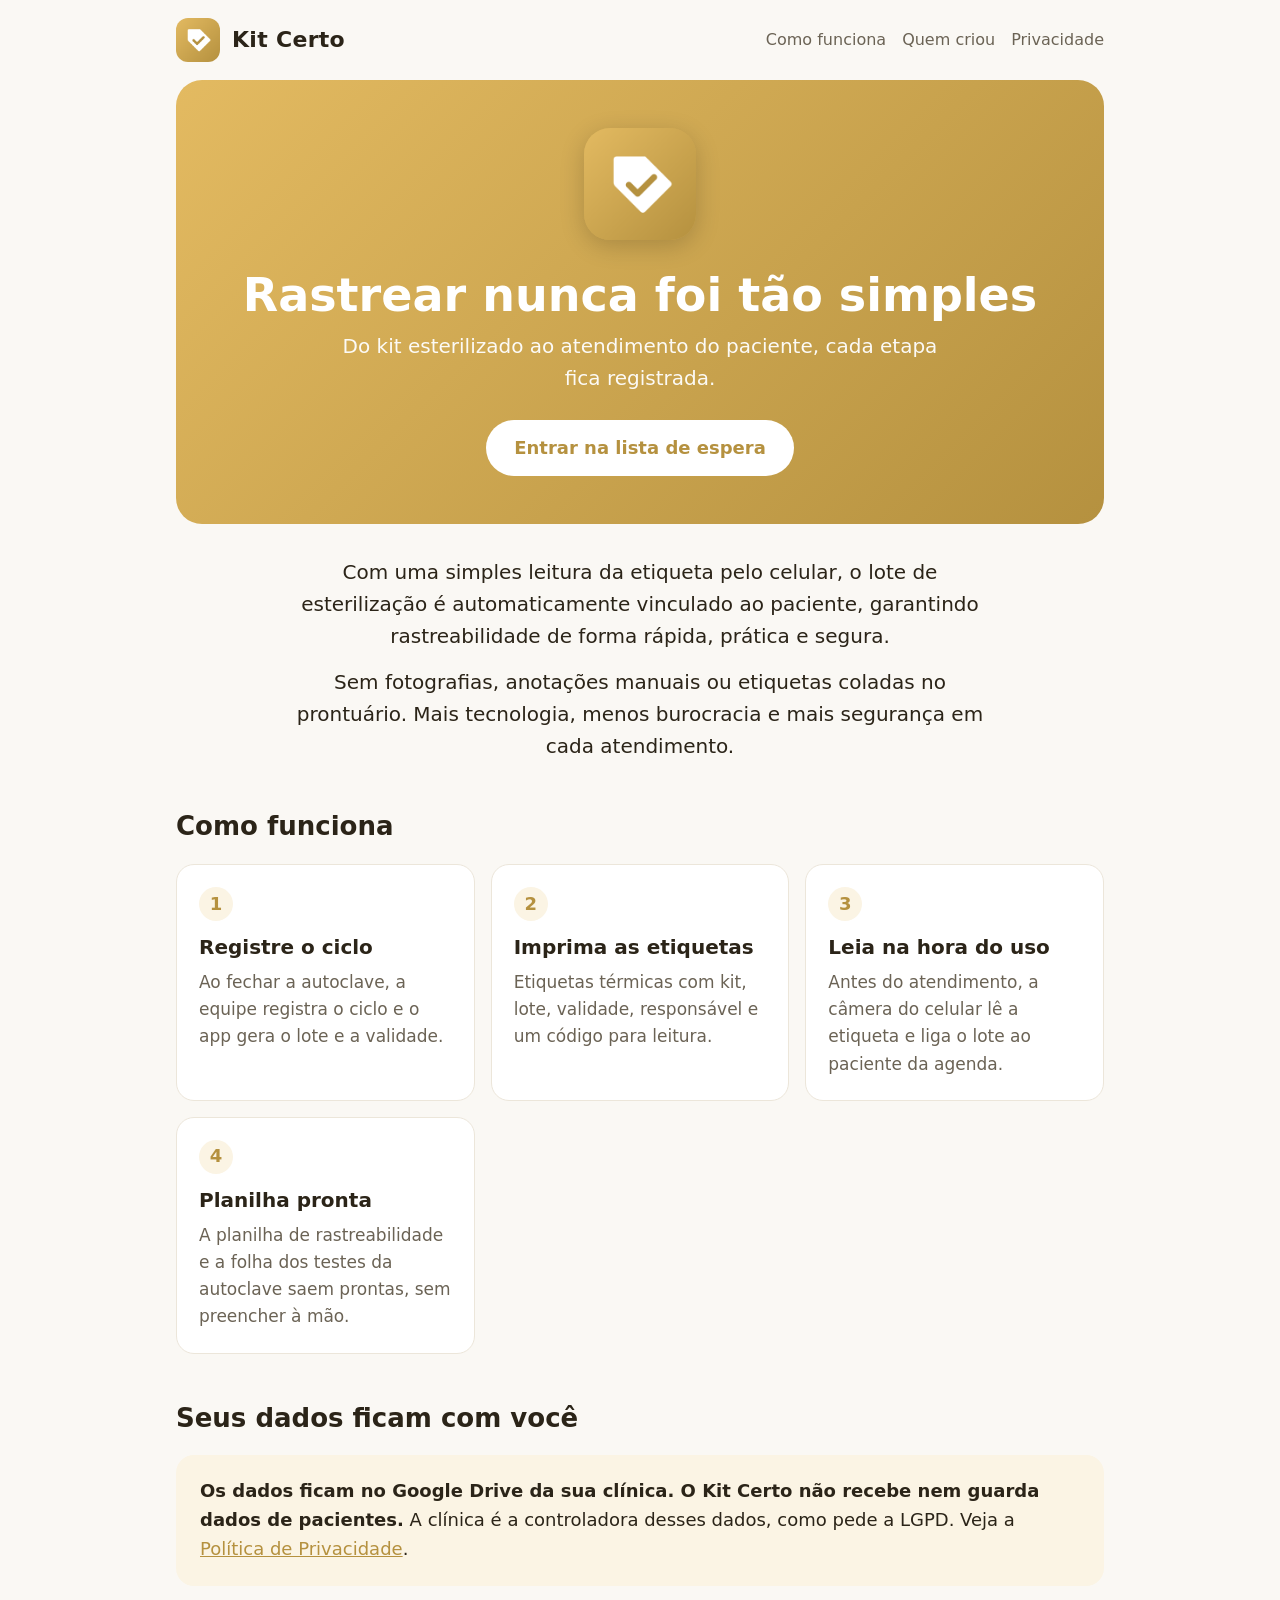
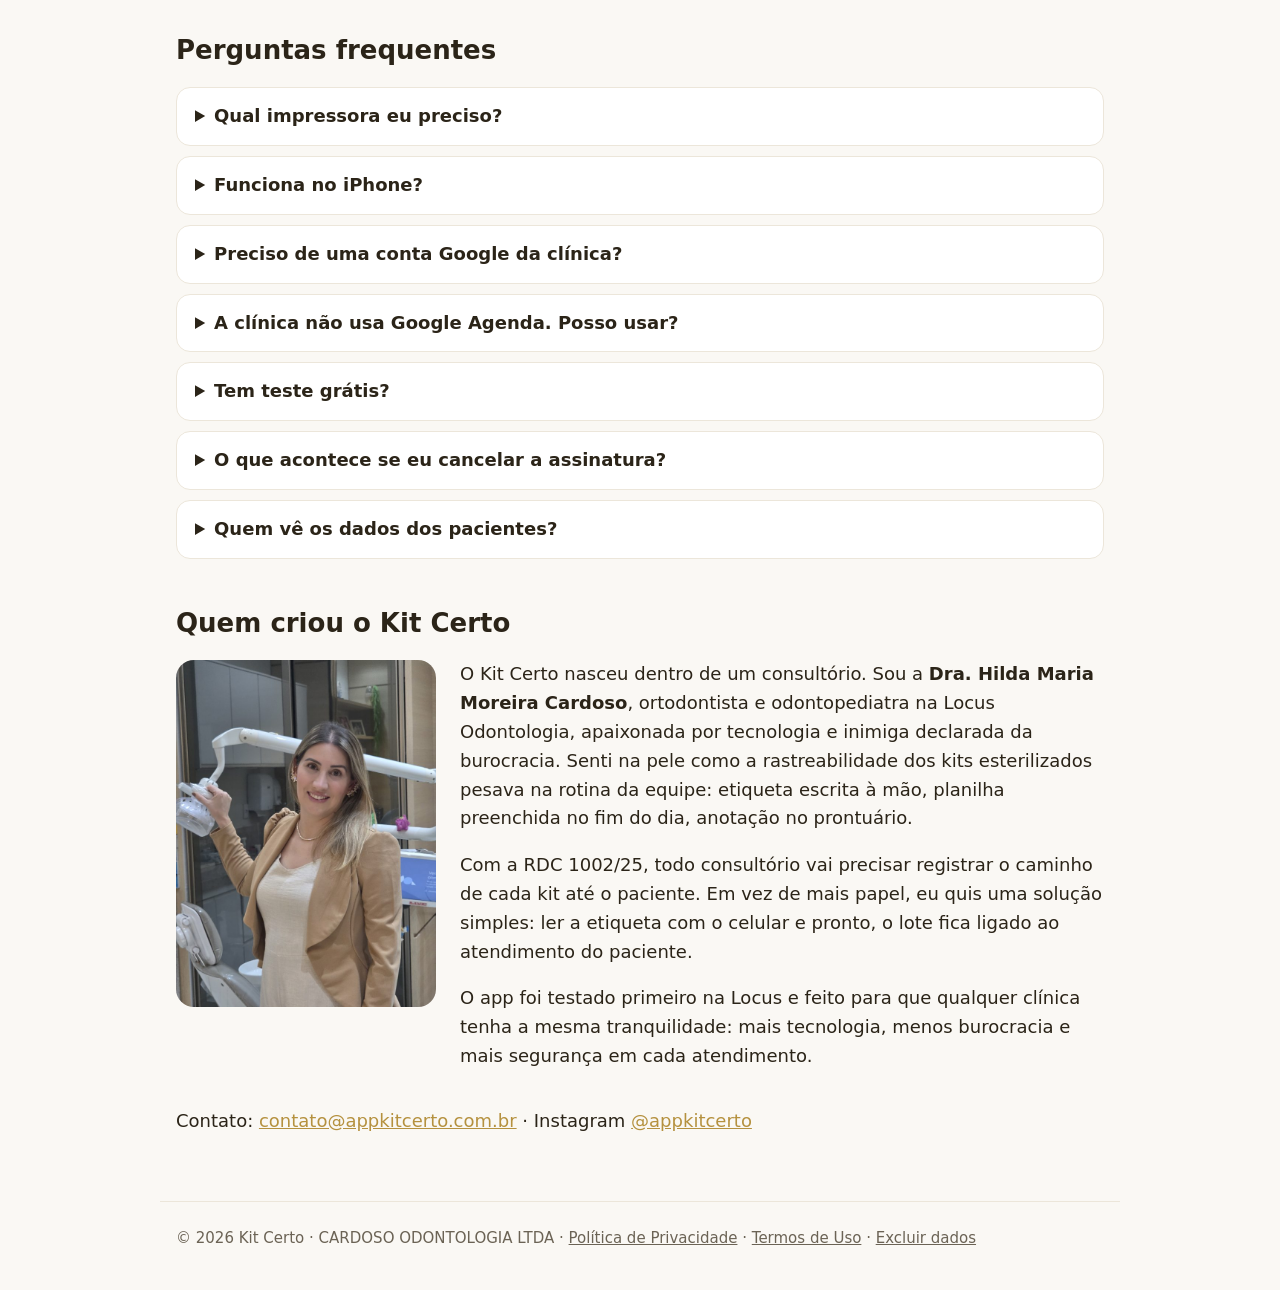
==== commit 45480eb4: "Site: contato oficial contato@appkitcerto.com.br Co-Authored-By: Claude Opus 5.5 <noreply@anthropic." ====
--- a/index.html
+++ b/index.html
@@ -61,7 +61,7 @@
         <p>O app foi testado primeiro na Locus e feito para que qualquer clínica tenha a mesma tranquilidade: mais tecnologia, menos burocracia e mais segurança em cada atendimento.</p>
       </div>
     </div>
-    <p>Contato: <a href="mailto:appkitcerto@gmail.com">appkitcerto@gmail.com</a> · Instagram <a href="https://instagram.com/appkitcerto">@appkitcerto</a></p>
+    <p>Contato: <a href="mailto:contato@appkitcerto.com.br">contato@appkitcerto.com.br</a> · Instagram <a href="https://instagram.com/appkitcerto">@appkitcerto</a></p>
   </main>
 
   <footer>
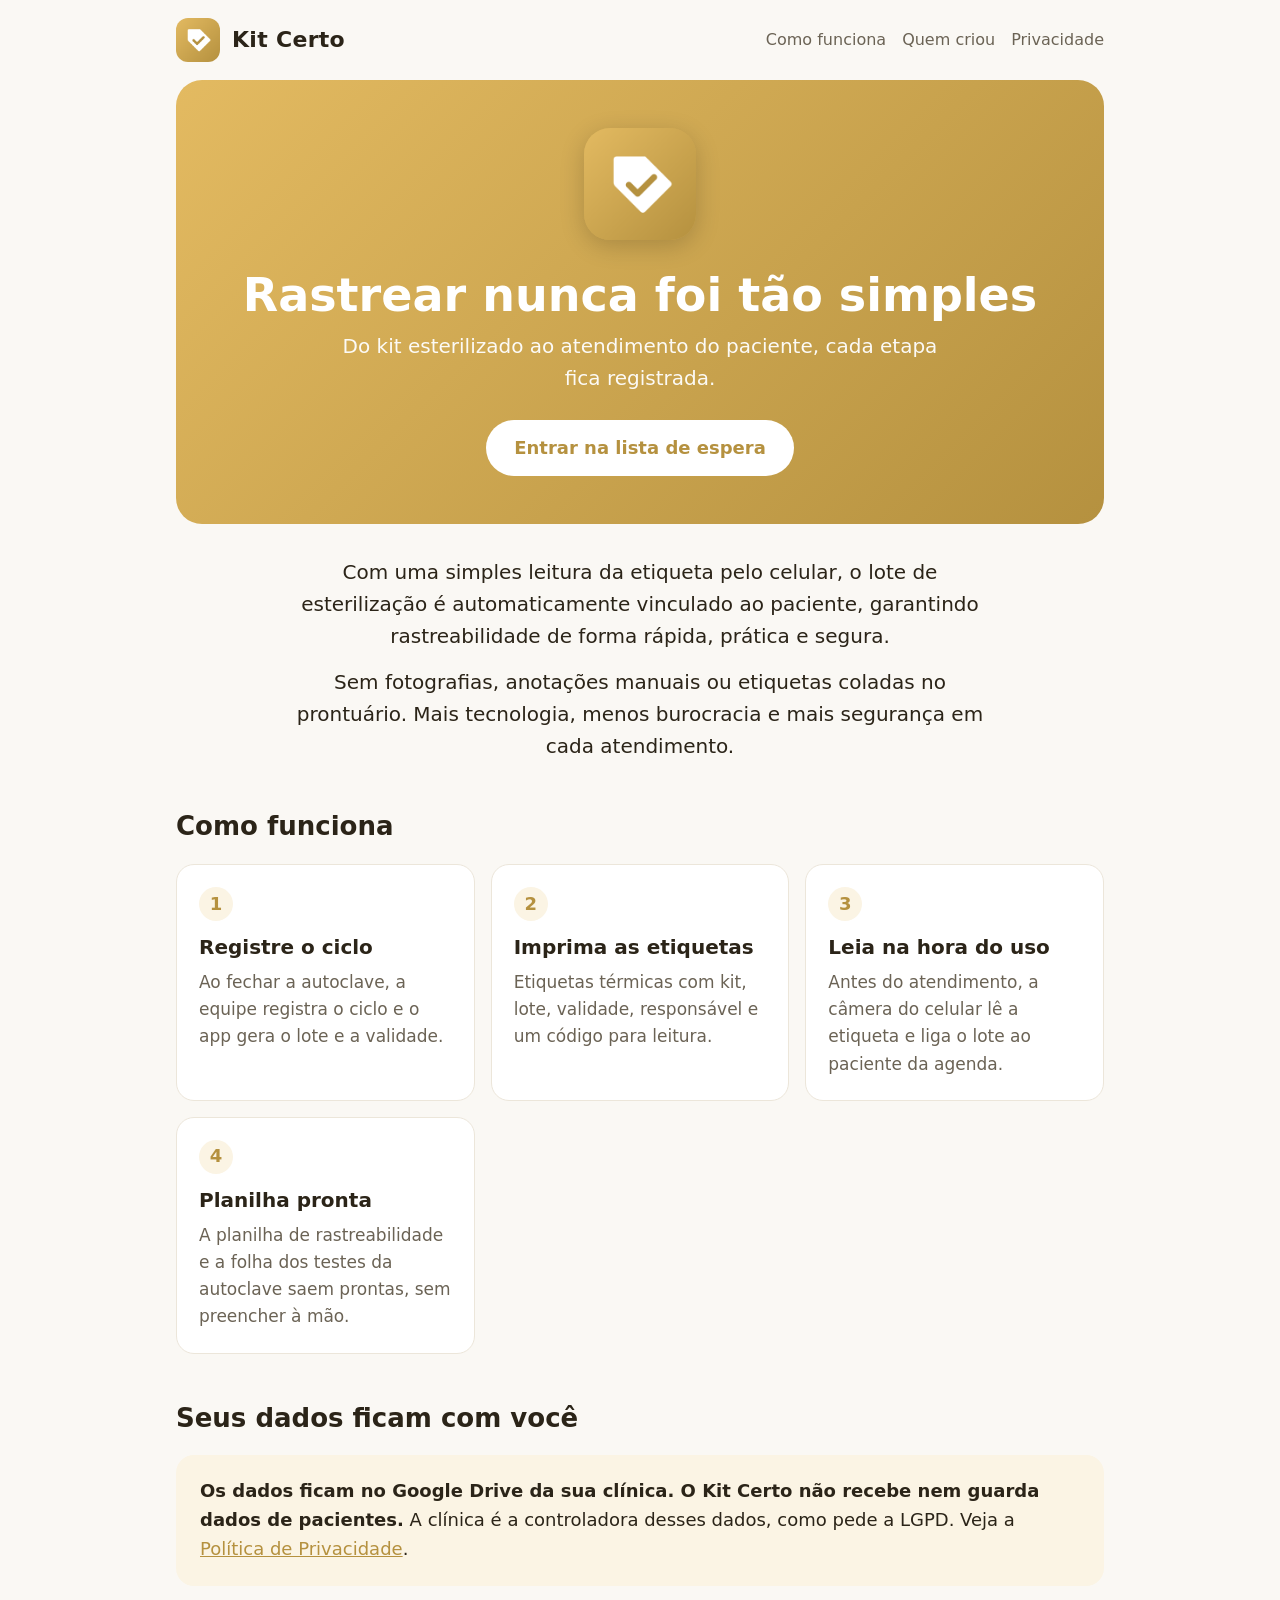
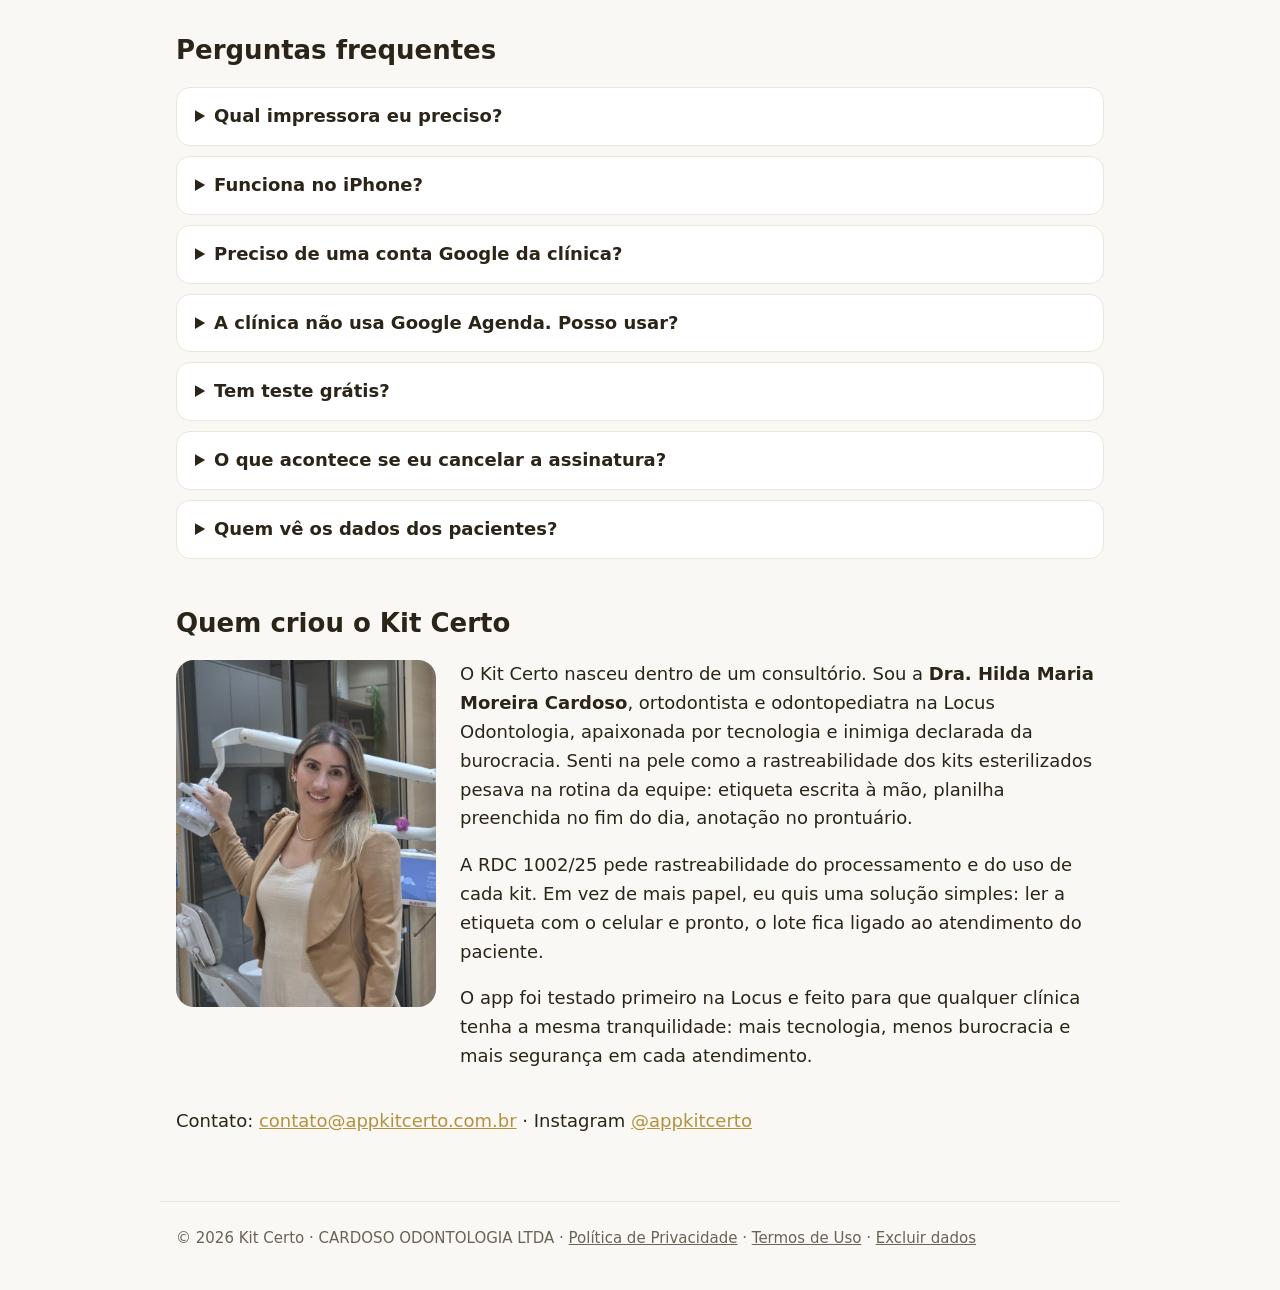
==== commit e49fe469: "Início: frase da RDC mais fiel ao texto da norma Co-Authored-By: Claude Opus 5.5 <noreply@anthropic." ====
--- a/index.html
+++ b/index.html
@@ -57,7 +57,7 @@
       <img src="hilda.jpg" alt="Dra. Hilda Maria Moreira Cardoso no consultório">
       <div>
         <p>O Kit Certo nasceu dentro de um consultório. Sou a <b>Dra. Hilda Maria Moreira Cardoso</b>, ortodontista e odontopediatra na Locus Odontologia, apaixonada por tecnologia e inimiga declarada da burocracia. Senti na pele como a rastreabilidade dos kits esterilizados pesava na rotina da equipe: etiqueta escrita à mão, planilha preenchida no fim do dia, anotação no prontuário.</p>
-        <p>Com a RDC 1002/25, todo consultório vai precisar registrar o caminho de cada kit até o paciente. Em vez de mais papel, eu quis uma solução simples: ler a etiqueta com o celular e pronto, o lote fica ligado ao atendimento do paciente.</p>
+        <p>A RDC 1002/25 pede rastreabilidade do processamento e do uso de cada kit. Em vez de mais papel, eu quis uma solução simples: ler a etiqueta com o celular e pronto, o lote fica ligado ao atendimento do paciente.</p>
         <p>O app foi testado primeiro na Locus e feito para que qualquer clínica tenha a mesma tranquilidade: mais tecnologia, menos burocracia e mais segurança em cada atendimento.</p>
       </div>
     </div>
